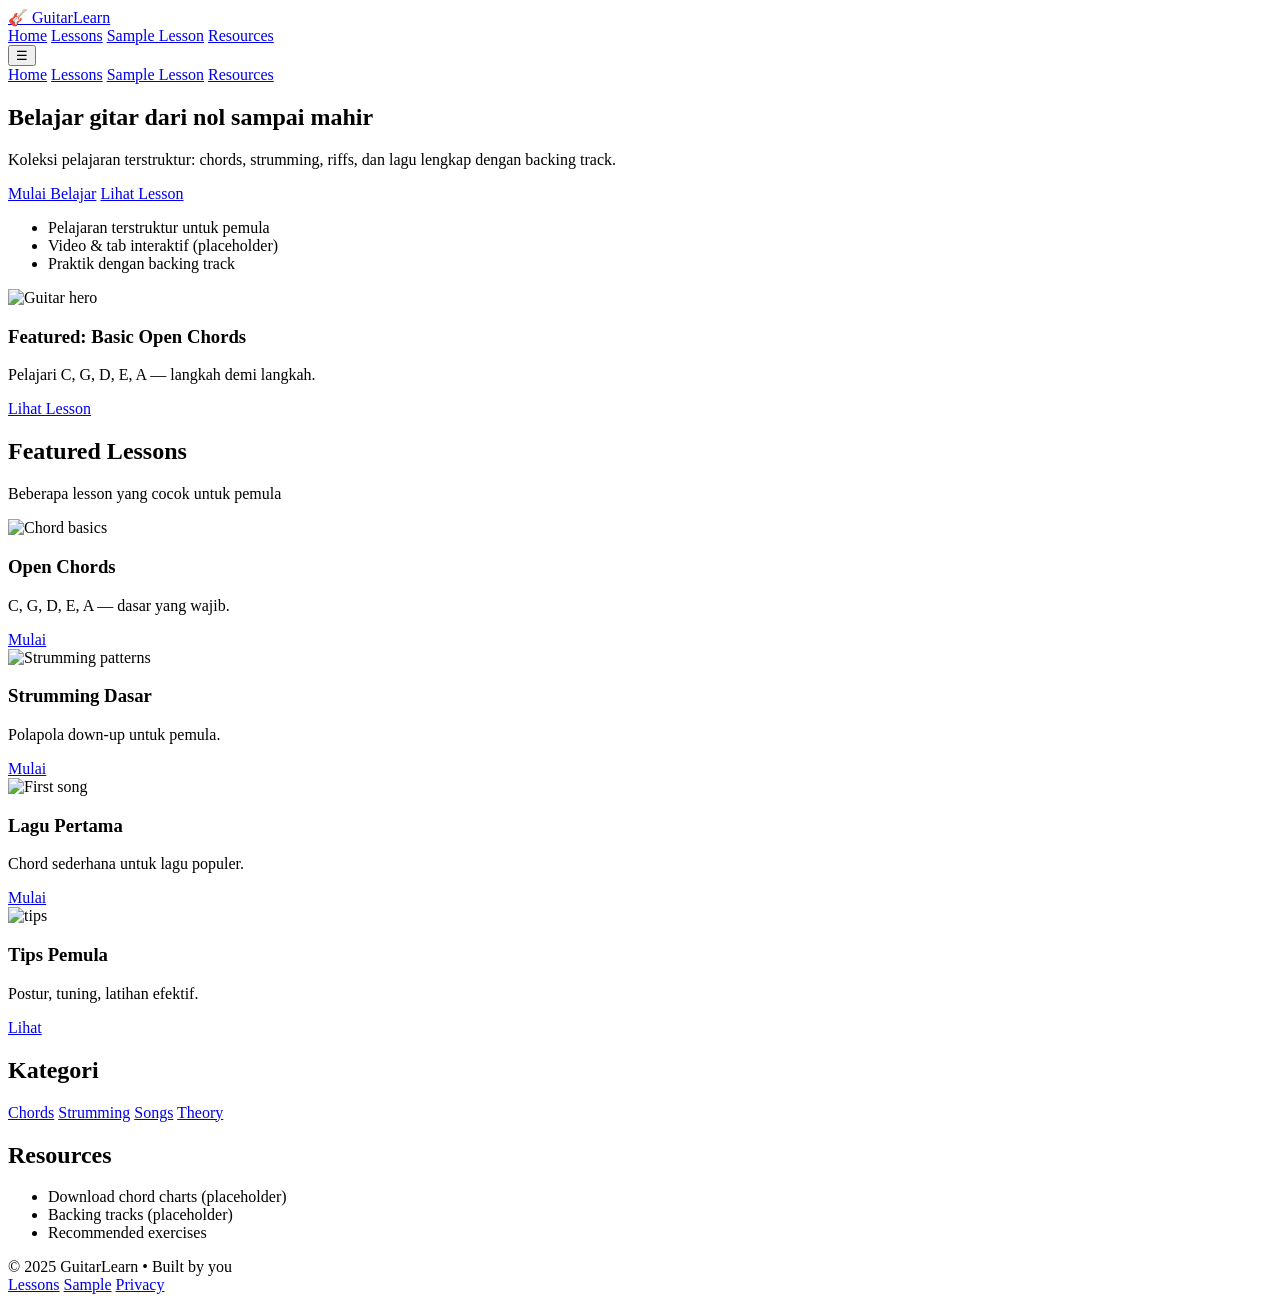
==== index.html @ 6f5c6236 "Add files via upload" ====
<!DOCTYPE html>
<html lang="id">
<head>
  <meta charset="utf-8" />
  <meta name="viewport" content="width=device-width,initial-scale=1" />
  <title>GuitarLearn — Belajar Gitar Online</title>
  <link href="https://fonts.googleapis.com/css2?family=Inter:wght@400;600;700&display=swap" rel="stylesheet">
  <link rel="stylesheet" href="styles.css">
</head>
<body>
  <header class="site-header">
    <div class="container header-inner">
      <a class="logo" href="index.html">🎸 GuitarLearn</a>
      <nav class="nav">
        <a href="index.html">Home</a>
        <a href="lessons.html">Lessons</a>
        <a href="lesson.html">Sample Lesson</a>
        <a href="#resources">Resources</a>
      </nav>
      <button id="mobile-menu-btn" class="mobile-menu-btn" aria-label="menu">☰</button>
    </div>
    <div id="mobile-nav" class="mobile-nav" aria-hidden="true">
      <a href="index.html">Home</a>
      <a href="lessons.html">Lessons</a>
      <a href="lesson.html">Sample Lesson</a>
      <a href="#resources">Resources</a>
    </div>
  </header>

  <main>
    <!-- HERO -->
    <section class="hero">
      <div class="container hero-grid">
        <div class="hero-left">
          <h1>Belajar gitar dari nol sampai mahir</h1>
          <p class="muted">Koleksi pelajaran terstruktur: chords, strumming, riffs, dan lagu lengkap dengan backing track.</p>
          <div class="hero-cta">
            <a href="lessons.html" class="btn primary">Mulai Belajar</a>
            <a href="#featured" class="btn ghost">Lihat Lesson</a>
          </div>
          <ul class="benefits">
            <li>Pelajaran terstruktur untuk pemula</li>
            <li>Video & tab interaktif (placeholder)</li>
            <li>Praktik dengan backing track</li>
          </ul>
        </div>
        <div class="hero-right">
          <div class="card hero-card">
            <img src="images/hero-placeholder.jpg" alt="Guitar hero" loading="lazy">
            <div class="card-body">
              <h3>Featured: Basic Open Chords</h3>
              <p class="muted">Pelajari C, G, D, E, A — langkah demi langkah.</p>
              <a href="lesson.html" class="btn small">Lihat Lesson</a>
            </div>
          </div>
        </div>
      </div>
    </section>

    <!-- FEATURED LESSONS -->
    <section id="featured" class="section container">
      <h2>Featured Lessons</h2>
      <p class="muted">Beberapa lesson yang cocok untuk pemula</p>
      <div class="grid cards-grid">
        <!-- cards generated in HTML for simplicity -->
        <article class="lesson-card">
          <img src="images/lesson-chords.jpg" alt="Chord basics">
          <div class="lesson-body">
            <h3>Open Chords</h3>
            <p class="muted">C, G, D, E, A — dasar yang wajib.</p>
            <a href="lesson.html" class="btn small">Mulai</a>
          </div>
        </article>

        <article class="lesson-card">
          <img src="images/lesson-strumming.jpg" alt="Strumming patterns">
          <div class="lesson-body">
            <h3>Strumming Dasar</h3>
            <p class="muted">Polapola down-up untuk pemula.</p>
            <a href="lesson.html" class="btn small">Mulai</a>
          </div>
        </article>

        <article class="lesson-card">
          <img src="images/lesson-songs.jpg" alt="First song">
          <div class="lesson-body">
            <h3>Lagu Pertama</h3>
            <p class="muted">Chord sederhana untuk lagu populer.</p>
            <a href="lesson.html" class="btn small">Mulai</a>
          </div>
        </article>

        <article class="lesson-card">
          <img src="images/lesson-tips.jpg" alt="tips">
          <div class="lesson-body">
            <h3>Tips Pemula</h3>
            <p class="muted">Postur, tuning, latihan efektif.</p>
            <a href="lessons.html" class="btn small">Lihat</a>
          </div>
        </article>
      </div>
    </section>

    <!-- CATEGORIES -->
    <section class="section pale">
      <div class="container">
        <h2>Kategori</h2>
        <div class="chips">
          <a href="lessons.html?cat=chords" class="chip">Chords</a>
          <a href="lessons.html?cat=strumming" class="chip">Strumming</a>
          <a href="lessons.html?cat=songs" class="chip">Songs</a>
          <a href="lessons.html?cat=theory" class="chip">Theory</a>
        </div>
      </div>
    </section>

    <!-- RESOURCES -->
    <section id="resources" class="section container">
      <h2>Resources</h2>
      <ul class="resource-list">
        <li>Download chord charts (placeholder)</li>
        <li>Backing tracks (placeholder)</li>
        <li>Recommended exercises</li>
      </ul>
    </section>
  </main>

  <footer class="site-footer">
    <div class="container footer-inner">
      <div>© 2025 GuitarLearn • Built by you</div>
      <nav>
        <a href="lessons.html">Lessons</a>
        <a href="lesson.html">Sample</a>
        <a href="#">Privacy</a>
      </nav>
    </div>
  </footer>

  <script src="script.js"></script>
</body>
</html>
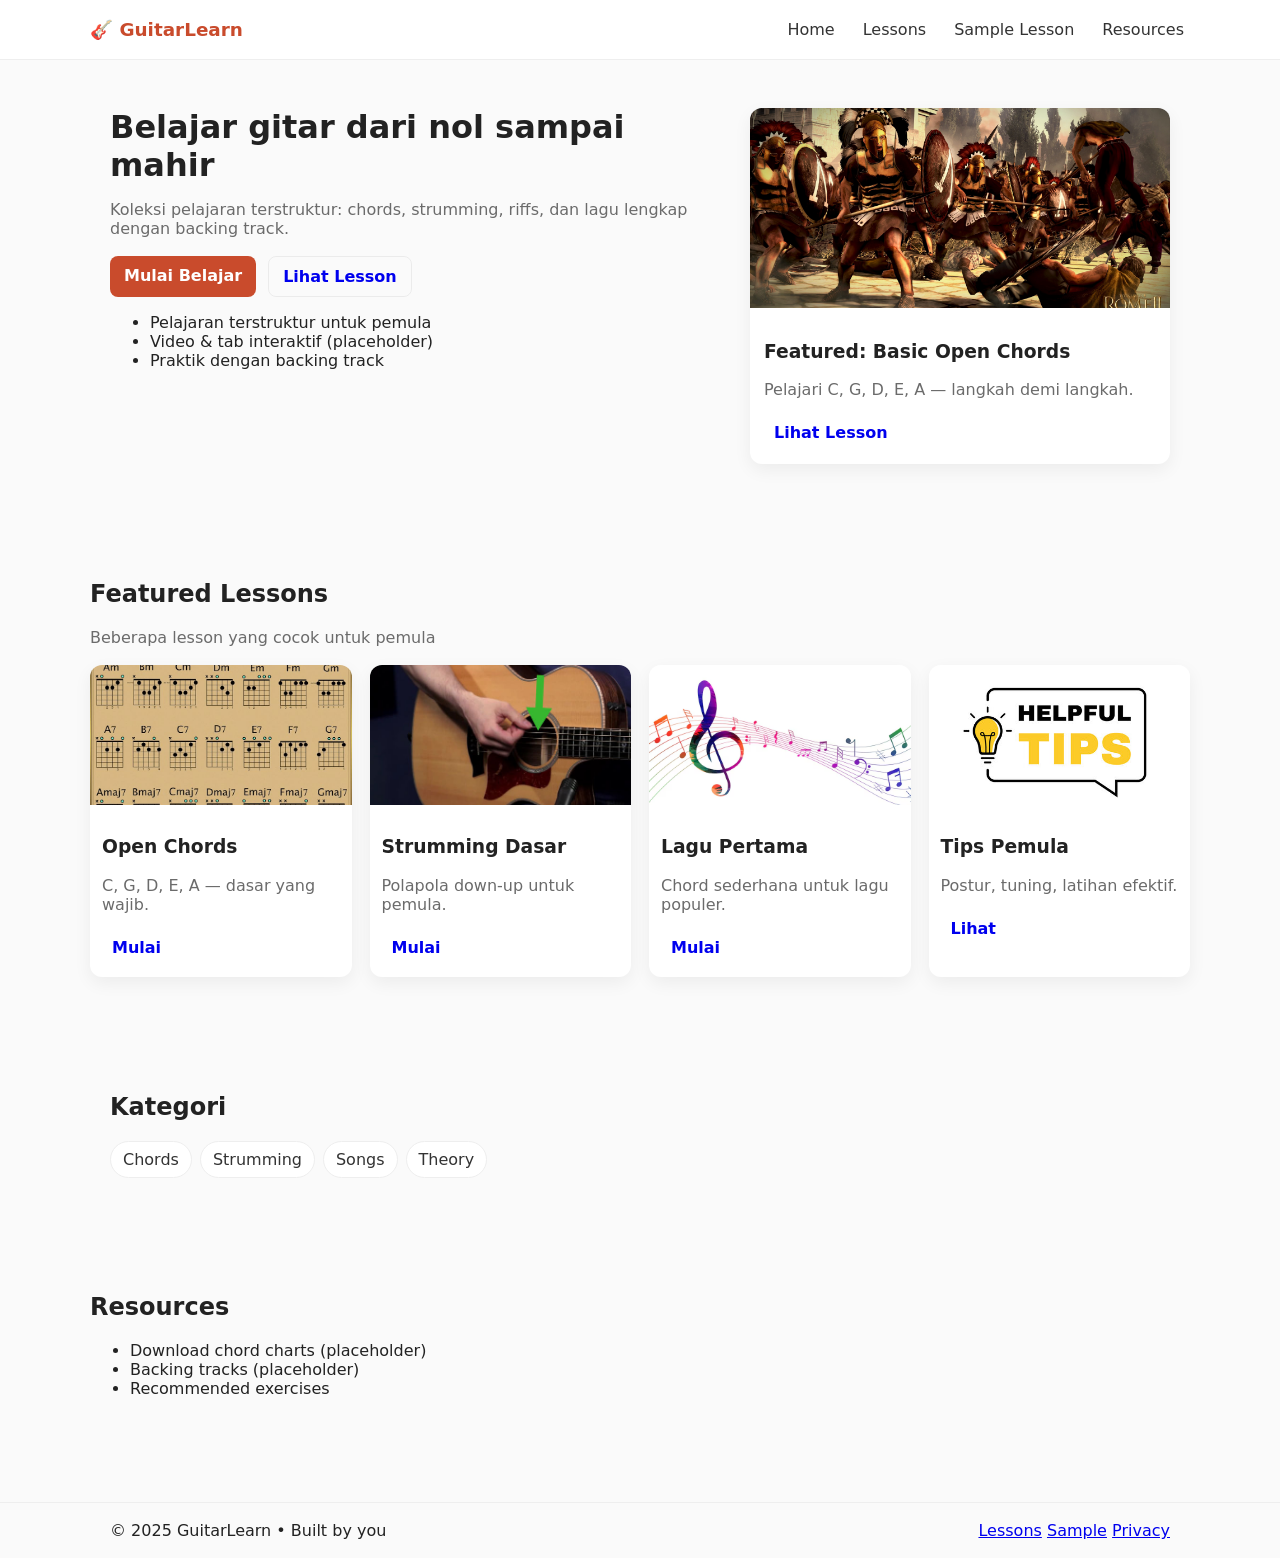
==== commit 711a3ec4: "Update index.html" ====
--- a/index.html
+++ b/index.html
@@ -46,7 +46,7 @@
         </div>
         <div class="hero-right">
           <div class="card hero-card">
-            <img src="images/hero-placeholder.jpg" alt="Guitar hero" loading="lazy">
+            <img src="images/hero.jpg" alt="Guitar hero">
             <div class="card-body">
               <h3>Featured: Basic Open Chords</h3>
               <p class="muted">Pelajari C, G, D, E, A — langkah demi langkah.</p>
@@ -64,7 +64,7 @@
       <div class="grid cards-grid">
         <!-- cards generated in HTML for simplicity -->
         <article class="lesson-card">
-          <img src="images/lesson-chords.jpg" alt="Chord basics">
+          <img src="images/chord.jpg" alt="Chord basics">
           <div class="lesson-body">
             <h3>Open Chords</h3>
             <p class="muted">C, G, D, E, A — dasar yang wajib.</p>
@@ -73,7 +73,7 @@
         </article>
 
         <article class="lesson-card">
-          <img src="images/lesson-strumming.jpg" alt="Strumming patterns">
+          <img src="images/strumming.jpg" alt="Strumming patterns">
           <div class="lesson-body">
             <h3>Strumming Dasar</h3>
             <p class="muted">Polapola down-up untuk pemula.</p>
@@ -82,7 +82,7 @@
         </article>
 
         <article class="lesson-card">
-          <img src="images/lesson-songs.jpg" alt="First song">
+          <img src="images/song.jpg" alt="First song">
           <div class="lesson-body">
             <h3>Lagu Pertama</h3>
             <p class="muted">Chord sederhana untuk lagu populer.</p>
@@ -91,7 +91,7 @@
         </article>
 
         <article class="lesson-card">
-          <img src="images/lesson-tips.jpg" alt="tips">
+          <img src="images/tips.jpg" alt="tips">
           <div class="lesson-body">
             <h3>Tips Pemula</h3>
             <p class="muted">Postur, tuning, latihan efektif.</p>
@@ -139,3 +139,4 @@
   <script src="script.js"></script>
 </body>
 </html>
+
--- a/styles.css
+++ b/styles.css
@@ -0,0 +1,91 @@
+:root{
+  --container: 1100px;
+  --accent: #c94b2c; /* warm guitar-like */
+  --muted: #6b6b6b;
+  --bg: #fafafa;
+  --card-bg: #ffffff;
+}
+
+*{box-sizing:border-box}
+body{
+  font-family: 'Inter', system-ui, Arial, sans-serif;
+  margin:0;
+  color:#222;
+  background:var(--bg);
+  -webkit-font-smoothing:antialiased;
+  -moz-osx-font-smoothing:grayscale;
+}
+
+.container{max-width:var(--container);margin:0 auto;padding:0 20px}
+.site-header{background:#fff;border-bottom:1px solid #eee;position:sticky;top:0;z-index:40}
+.header-inner{display:flex;gap:16px;align-items:center;justify-content:space-between;padding:12px 0}
+.logo{font-weight:700;color:var(--accent);text-decoration:none;font-size:1.15rem}
+.nav{display:flex;gap:16px}
+.nav a{color:#333;text-decoration:none;padding:8px 6px;border-radius:6px}
+.nav a:hover{background:rgba(201,75,44,0.06)}
+.mobile-menu-btn{display:none;background:none;border:0;font-size:22px}
+
+.mobile-nav{display:none;background:#fff;border-top:1px solid #eee;padding:6px 20px}
+.mobile-nav a{display:block;padding:10px 0;color:#333;text-decoration:none}
+
+/* HERO */
+.hero{padding:48px 0}
+.hero-grid{display:grid;grid-template-columns:1fr 420px;gap:26px;align-items:start}
+.hero-left h1{font-size:2rem;margin:0 0 12px}
+.muted{color:var(--muted)}
+.hero-cta{margin-top:18px;display:flex;gap:12px}
+.btn{display:inline-block;padding:10px 14px;border-radius:8px;text-decoration:none;font-weight:600}
+.btn.small{padding:8px 10px}
+.btn.primary{background:var(--accent);color:#fff}
+.btn.ghost{background:transparent;border:1px solid rgba(0,0,0,0.06)}
+
+/* CARD */
+.card{background:var(--card-bg);border-radius:12px;overflow:hidden;box-shadow:0 6px 18px rgba(0,0,0,0.06)}
+.hero-card img{width:100%;display:block;height:200px;object-fit:cover}
+.card-body{padding:14px}
+
+/* LESSON CARDS */
+.cards-grid{display:grid;grid-template-columns:repeat(auto-fit,minmax(220px,1fr));gap:18px;margin-top:18px}
+.lesson-card, .lesson-card article{display:block;background:#fff;border-radius:12px;overflow:hidden;text-decoration:none;color:inherit;box-shadow:0 6px 18px rgba(0,0,0,0.06);transition:transform .22s ease,box-shadow .22s}
+.lesson-card img{width:100%;height:140px;object-fit:cover;display:block}
+.lesson-body{padding:12px}
+.lesson-card:hover{transform:translateY(-8px);box-shadow:0 18px 40px rgba(0,0,0,0.12)}
+.chips{display:flex;gap:8px;flex-wrap:wrap;margin-top:12px}
+.chip{padding:8px 12px;background:#fff;border-radius:999px;border:1px solid #eee;text-decoration:none;color:#333}
+
+/* LESSON PAGE */
+.section{padding:48px 0}
+.back{display:inline-block;margin-bottom:12px;color:var(--muted);text-decoration:none}
+.lesson-top{display:grid;grid-template-columns:1fr 320px;gap:18px;align-items:start}
+.video-area .video-placeholder{background:#111;color:#fff;height:240px;display:flex;flex-direction:column;align-items:center;justify-content:center;border-radius:10px}
+.video-placeholder .play-icon{font-size:36px;margin-bottom:8px}
+.lesson-meta .card{padding:0}
+.lesson-meta .card-body{padding:16px}
+
+/* chords grid */
+.chords-grid{display:flex;gap:12px;flex-wrap:wrap;margin-top:12px}
+.chords-grid img{width:120px;height:160px;object-fit:contain;background:#fff;border-radius:8px;padding:8px;border:1px solid #eee}
+
+/* footer */
+.site-footer{border-top:1px solid #eee;padding:18px 0;background:transparent;margin-top:40px}
+.footer-inner{display:flex;justify-content:space-between;gap:12px;align-items:center}
+
+/* responsive */
+@media(max-width:960px){
+  .hero-grid{grid-template-columns:1fr}
+  .lesson-top{grid-template-columns:1fr}
+  .nav{display:none}
+  .mobile-menu-btn{display:block}
+  .mobile-nav{display:none}
+  .container{padding:0 12px}
+
+.hero {
+  background: url("images/bg-guitar.jpg") center/cover no-repeat;
+  color: white;
+  padding: 80px 20px;
+  border-radius: 12px;
+}
+
+}
+
+
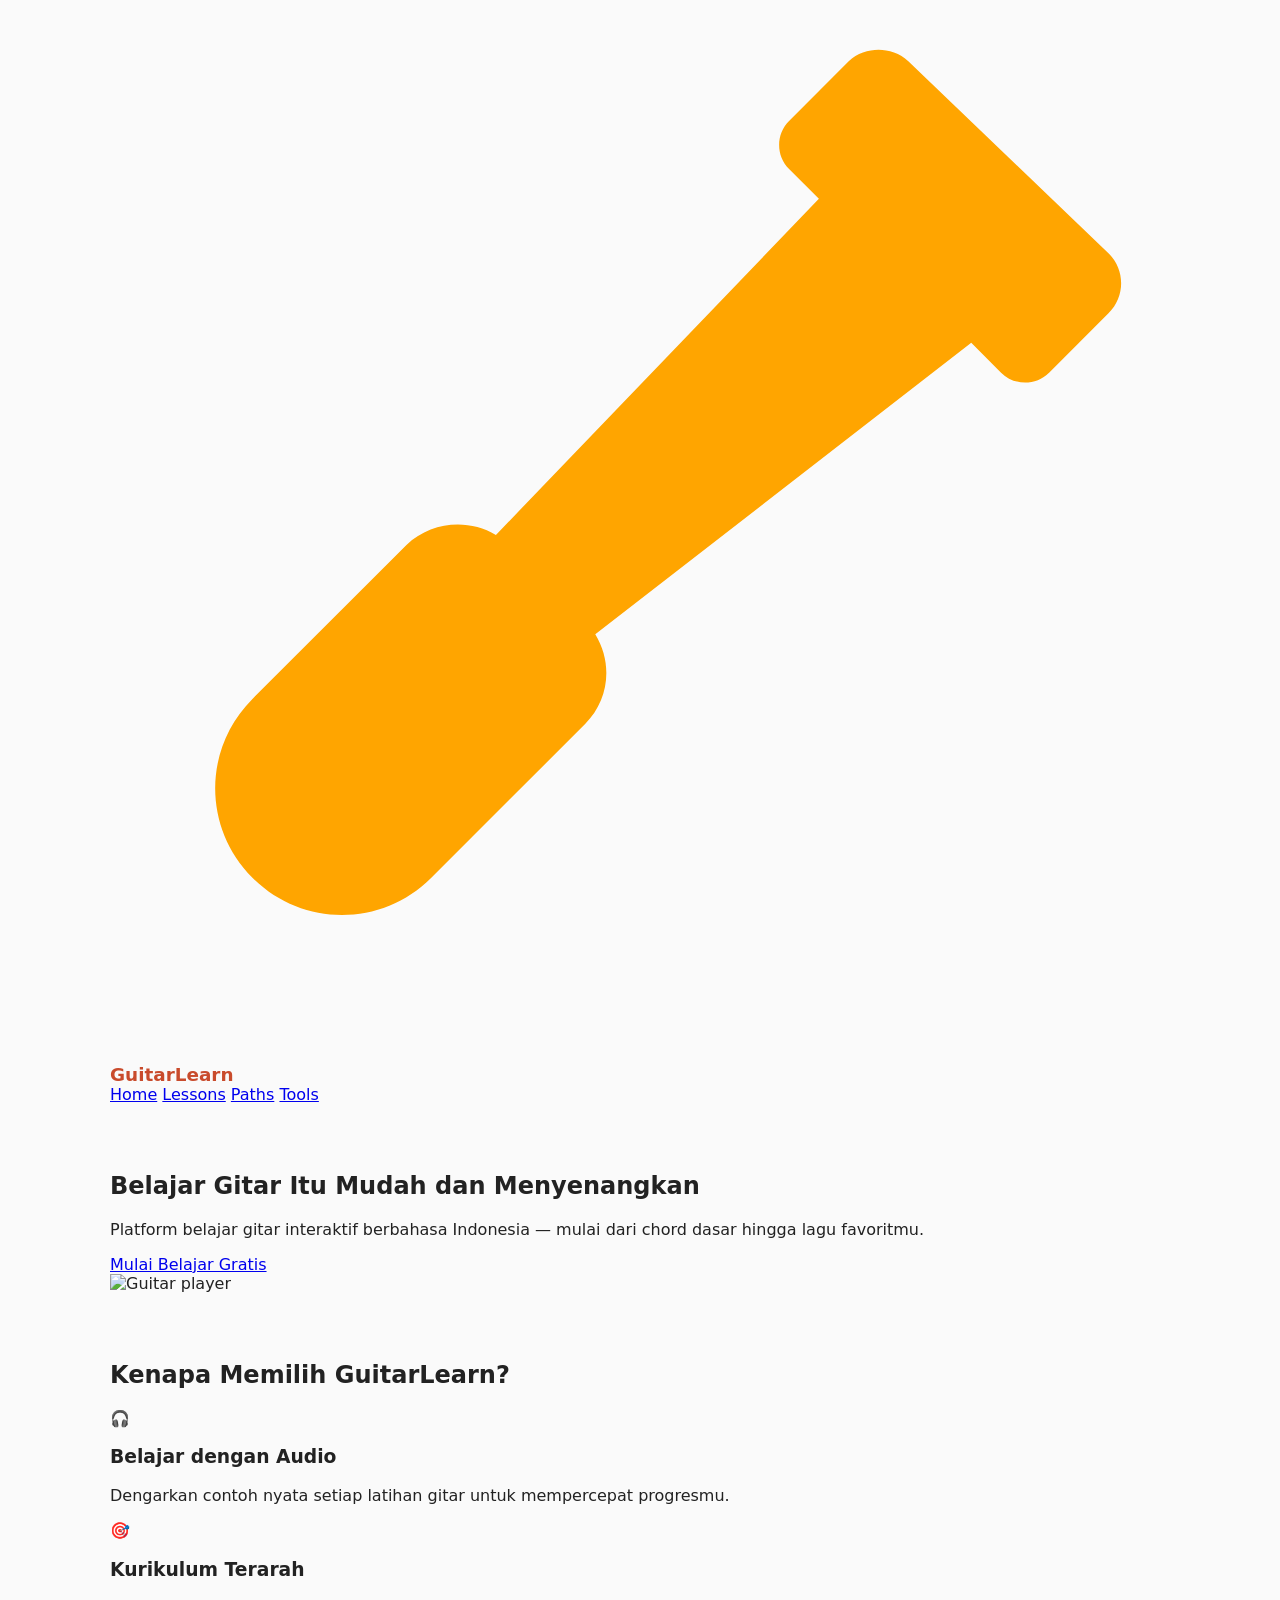
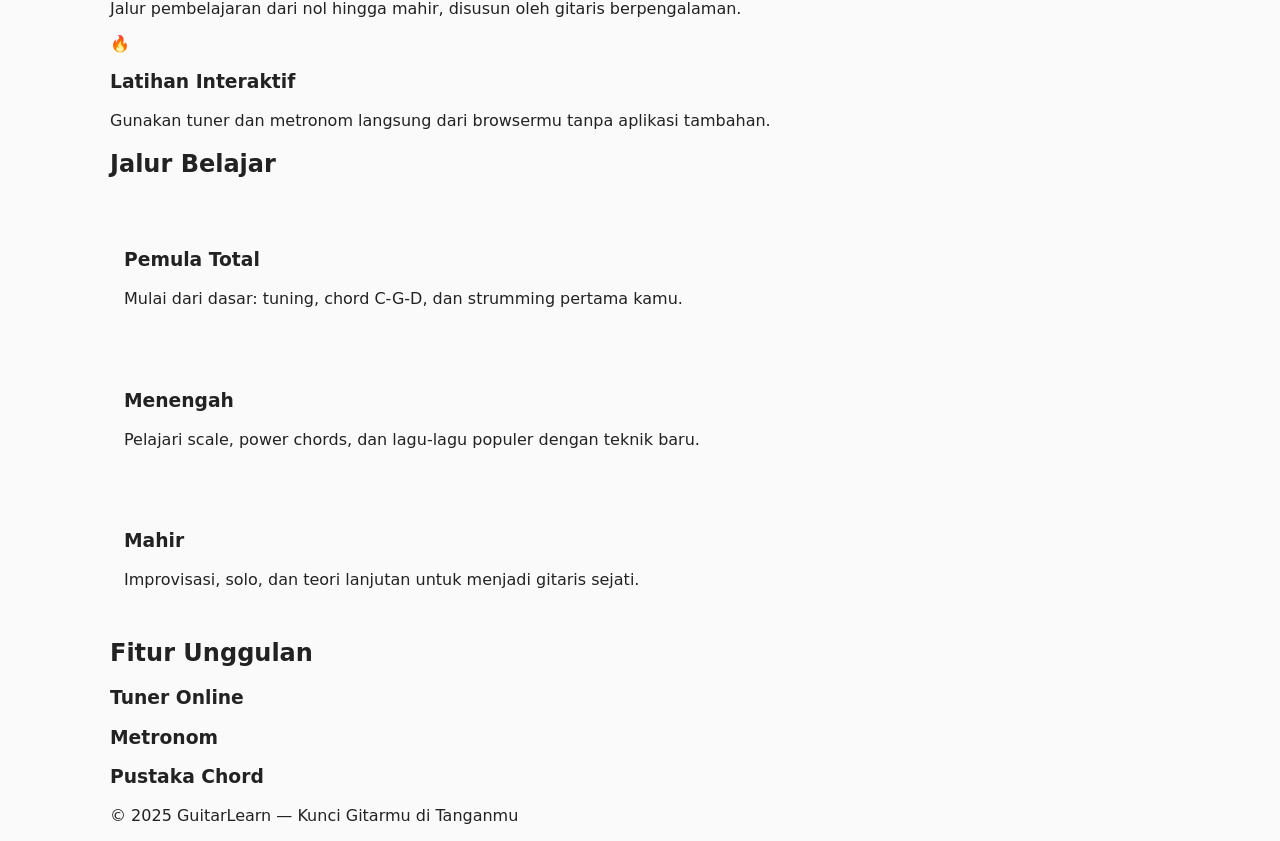
==== commit 75238d96: "Update index.html" ====
--- a/index.html
+++ b/index.html
@@ -1,142 +1,116 @@
 <!DOCTYPE html>
 <html lang="id">
 <head>
-  <meta charset="utf-8" />
-  <meta name="viewport" content="width=device-width,initial-scale=1" />
-  <title>GuitarLearn — Belajar Gitar Online</title>
-  <link href="https://fonts.googleapis.com/css2?family=Inter:wght@400;600;700&display=swap" rel="stylesheet">
+  <meta charset="UTF-8">
+  <meta name="viewport" content="width=device-width, initial-scale=1.0">
+  <title>GuitarLearn - Kunci Gitarmu di Tanganmu</title>
+  <link href="https://fonts.googleapis.com/css2?family=Poppins:wght@400;600;700&family=Lato:wght@300;400;700&display=swap" rel="stylesheet">
   <link rel="stylesheet" href="styles.css">
 </head>
 <body>
-  <header class="site-header">
-    <div class="container header-inner">
-      <a class="logo" href="index.html">🎸 GuitarLearn</a>
-      <nav class="nav">
-        <a href="index.html">Home</a>
-        <a href="lessons.html">Lessons</a>
-        <a href="lesson.html">Sample Lesson</a>
-        <a href="#resources">Resources</a>
+  <!-- ===== HEADER ===== -->
+  <header class="navbar">
+    <div class="container nav-inner">
+      <div class="logo">
+        <svg class="guitar-icon" xmlns="http://www.w3.org/2000/svg" viewBox="0 0 64 64">
+          <path fill="#FFA500" d="M48.2 3.7c-.5-.5-1.2-.7-1.8-.7s-1.3.2-1.8.7l-3.6 3.6c-.8.8-.8 2.1 0 2.9l1.8 1.8L23.3 32.3c-1.7-1-3.9-.8-5.4.6l-9.3 9.3c-3 3-3 7.8 0 10.8s7.8 3 10.8 0l9.3-9.3c1.4-1.4 1.7-3.6.6-5.4L52 20.7l1.8 1.8c.8.8 2.1.8 2.9 0l3.6-3.6c1-1 1-2.6 0-3.6L48.2 3.7z"/>
+        </svg>
+        <span>GuitarLearn</span>
+      </div>
+      <nav class="nav-links">
+        <a href="#">Home</a>
+        <a href="#">Lessons</a>
+        <a href="#">Paths</a>
+        <a href="#">Tools</a>
       </nav>
-      <button id="mobile-menu-btn" class="mobile-menu-btn" aria-label="menu">☰</button>
-    </div>
-    <div id="mobile-nav" class="mobile-nav" aria-hidden="true">
-      <a href="index.html">Home</a>
-      <a href="lessons.html">Lessons</a>
-      <a href="lesson.html">Sample Lesson</a>
-      <a href="#resources">Resources</a>
     </div>
   </header>
 
-  <main>
-    <!-- HERO -->
-    <section class="hero">
-      <div class="container hero-grid">
-        <div class="hero-left">
-          <h1>Belajar gitar dari nol sampai mahir</h1>
-          <p class="muted">Koleksi pelajaran terstruktur: chords, strumming, riffs, dan lagu lengkap dengan backing track.</p>
-          <div class="hero-cta">
-            <a href="lessons.html" class="btn primary">Mulai Belajar</a>
-            <a href="#featured" class="btn ghost">Lihat Lesson</a>
+  <!-- ===== HERO SECTION ===== -->
+  <section class="hero">
+    <div class="container hero-content">
+      <div class="hero-text">
+        <h1>Belajar Gitar Itu Mudah dan Menyenangkan</h1>
+        <p>Platform belajar gitar interaktif berbahasa Indonesia — mulai dari chord dasar hingga lagu favoritmu.</p>
+        <a href="#" class="btn-primary">Mulai Belajar Gratis</a>
+      </div>
+      <div class="hero-image">
+        <img src="https://images.unsplash.com/photo-1511379938547-c1f69419868d?auto=format&fit=crop&w=900&q=80" alt="Guitar player">
+      </div>
+    </div>
+  </section>
+
+  <!-- ===== KEUNGGULAN ===== -->
+  <section class="features">
+    <div class="container">
+      <h2>Kenapa Memilih GuitarLearn?</h2>
+      <div class="grid-3">
+        <div class="feature-card">
+          <span class="icon">🎧</span>
+          <h3>Belajar dengan Audio</h3>
+          <p>Dengarkan contoh nyata setiap latihan gitar untuk mempercepat progresmu.</p>
+        </div>
+        <div class="feature-card">
+          <span class="icon">🎯</span>
+          <h3>Kurikulum Terarah</h3>
+          <p>Jalur pembelajaran dari nol hingga mahir, disusun oleh gitaris berpengalaman.</p>
+        </div>
+        <div class="feature-card">
+          <span class="icon">🔥</span>
+          <h3>Latihan Interaktif</h3>
+          <p>Gunakan tuner dan metronom langsung dari browsermu tanpa aplikasi tambahan.</p>
+        </div>
+      </div>
+    </div>
+  </section>
+
+  <!-- ===== JALUR BELAJAR ===== -->
+  <section class="learning-paths">
+    <div class="container">
+      <h2>Jalur Belajar</h2>
+      <div class="grid-3">
+        <div class="path-card">
+          <img src="https://images.unsplash.com/photo-1582213782179-e0d53f98f2ca?auto=format&fit=crop&w=900&q=80" alt="">
+          <div class="card-body">
+            <h3>Pemula Total</h3>
+            <p>Mulai dari dasar: tuning, chord C-G-D, dan strumming pertama kamu.</p>
           </div>
-          <ul class="benefits">
-            <li>Pelajaran terstruktur untuk pemula</li>
-            <li>Video & tab interaktif (placeholder)</li>
-            <li>Praktik dengan backing track</li>
-          </ul>
         </div>
-        <div class="hero-right">
-          <div class="card hero-card">
-            <img src="images/hero.jpg" alt="Guitar hero">
-            <div class="card-body">
-              <h3>Featured: Basic Open Chords</h3>
-              <p class="muted">Pelajari C, G, D, E, A — langkah demi langkah.</p>
-              <a href="lesson.html" class="btn small">Lihat Lesson</a>
-            </div>
+        <div class="path-card">
+          <img src="https://images.unsplash.com/photo-1507878866276-a947ef722fee?auto=format&fit=crop&w=900&q=80" alt="">
+          <div class="card-body">
+            <h3>Menengah</h3>
+            <p>Pelajari scale, power chords, dan lagu-lagu populer dengan teknik baru.</p>
+          </div>
+        </div>
+        <div class="path-card">
+          <img src="https://images.unsplash.com/photo-1521334884684-d80222895322?auto=format&fit=crop&w=900&q=80" alt="">
+          <div class="card-body">
+            <h3>Mahir</h3>
+            <p>Improvisasi, solo, dan teori lanjutan untuk menjadi gitaris sejati.</p>
           </div>
         </div>
       </div>
-    </section>
+    </div>
+  </section>
 
-    <!-- FEATURED LESSONS -->
-    <section id="featured" class="section container">
-      <h2>Featured Lessons</h2>
-      <p class="muted">Beberapa lesson yang cocok untuk pemula</p>
-      <div class="grid cards-grid">
-        <!-- cards generated in HTML for simplicity -->
-        <article class="lesson-card">
-          <img src="images/chord.jpg" alt="Chord basics">
-          <div class="lesson-body">
-            <h3>Open Chords</h3>
-            <p class="muted">C, G, D, E, A — dasar yang wajib.</p>
-            <a href="lesson.html" class="btn small">Mulai</a>
-          </div>
-        </article>
+  <!-- ===== FITUR UNGGULAN ===== -->
+  <section class="tools">
+    <div class="container">
+      <h2>Fitur Unggulan</h2>
+      <div class="grid-3">
+        <div class="tool-card"><h3>Tuner Online</h3></div>
+        <div class="tool-card"><h3>Metronom</h3></div>
+        <div class="tool-card"><h3>Pustaka Chord</h3></div>
+      </div>
+    </div>
+  </section>
 
-        <article class="lesson-card">
-          <img src="images/strumming.jpg" alt="Strumming patterns">
-          <div class="lesson-body">
-            <h3>Strumming Dasar</h3>
-            <p class="muted">Polapola down-up untuk pemula.</p>
-            <a href="lesson.html" class="btn small">Mulai</a>
-          </div>
-        </article>
-
-        <article class="lesson-card">
-          <img src="images/song.jpg" alt="First song">
-          <div class="lesson-body">
-            <h3>Lagu Pertama</h3>
-            <p class="muted">Chord sederhana untuk lagu populer.</p>
-            <a href="lesson.html" class="btn small">Mulai</a>
-          </div>
-        </article>
-
-        <article class="lesson-card">
-          <img src="images/tips.jpg" alt="tips">
-          <div class="lesson-body">
-            <h3>Tips Pemula</h3>
-            <p class="muted">Postur, tuning, latihan efektif.</p>
-            <a href="lessons.html" class="btn small">Lihat</a>
-          </div>
-        </article>
-      </div>
-    </section>
-
-    <!-- CATEGORIES -->
-    <section class="section pale">
-      <div class="container">
-        <h2>Kategori</h2>
-        <div class="chips">
-          <a href="lessons.html?cat=chords" class="chip">Chords</a>
-          <a href="lessons.html?cat=strumming" class="chip">Strumming</a>
-          <a href="lessons.html?cat=songs" class="chip">Songs</a>
-          <a href="lessons.html?cat=theory" class="chip">Theory</a>
-        </div>
-      </div>
-    </section>
-
-    <!-- RESOURCES -->
-    <section id="resources" class="section container">
-      <h2>Resources</h2>
-      <ul class="resource-list">
-        <li>Download chord charts (placeholder)</li>
-        <li>Backing tracks (placeholder)</li>
-        <li>Recommended exercises</li>
-      </ul>
-    </section>
-  </main>
-
-  <footer class="site-footer">
-    <div class="container footer-inner">
-      <div>© 2025 GuitarLearn • Built by you</div>
-      <nav>
-        <a href="lessons.html">Lessons</a>
-        <a href="lesson.html">Sample</a>
-        <a href="#">Privacy</a>
-      </nav>
+  <!-- ===== FOOTER ===== -->
+  <footer class="footer">
+    <div class="container">
+      <p>© 2025 GuitarLearn — Kunci Gitarmu di Tanganmu</p>
     </div>
   </footer>
-
-  <script src="script.js"></script>
 </body>
 </html>
-
--- a/styles.css
+++ b/styles.css
@@ -78,14 +78,7 @@
   .mobile-menu-btn{display:block}
   .mobile-nav{display:none}
   .container{padding:0 12px}
-
-.hero {
-  background: url("images/bg-guitar.jpg") center/cover no-repeat;
-  color: white;
-  padding: 80px 20px;
-  border-radius: 12px;
-}
-
 }
 
 
+
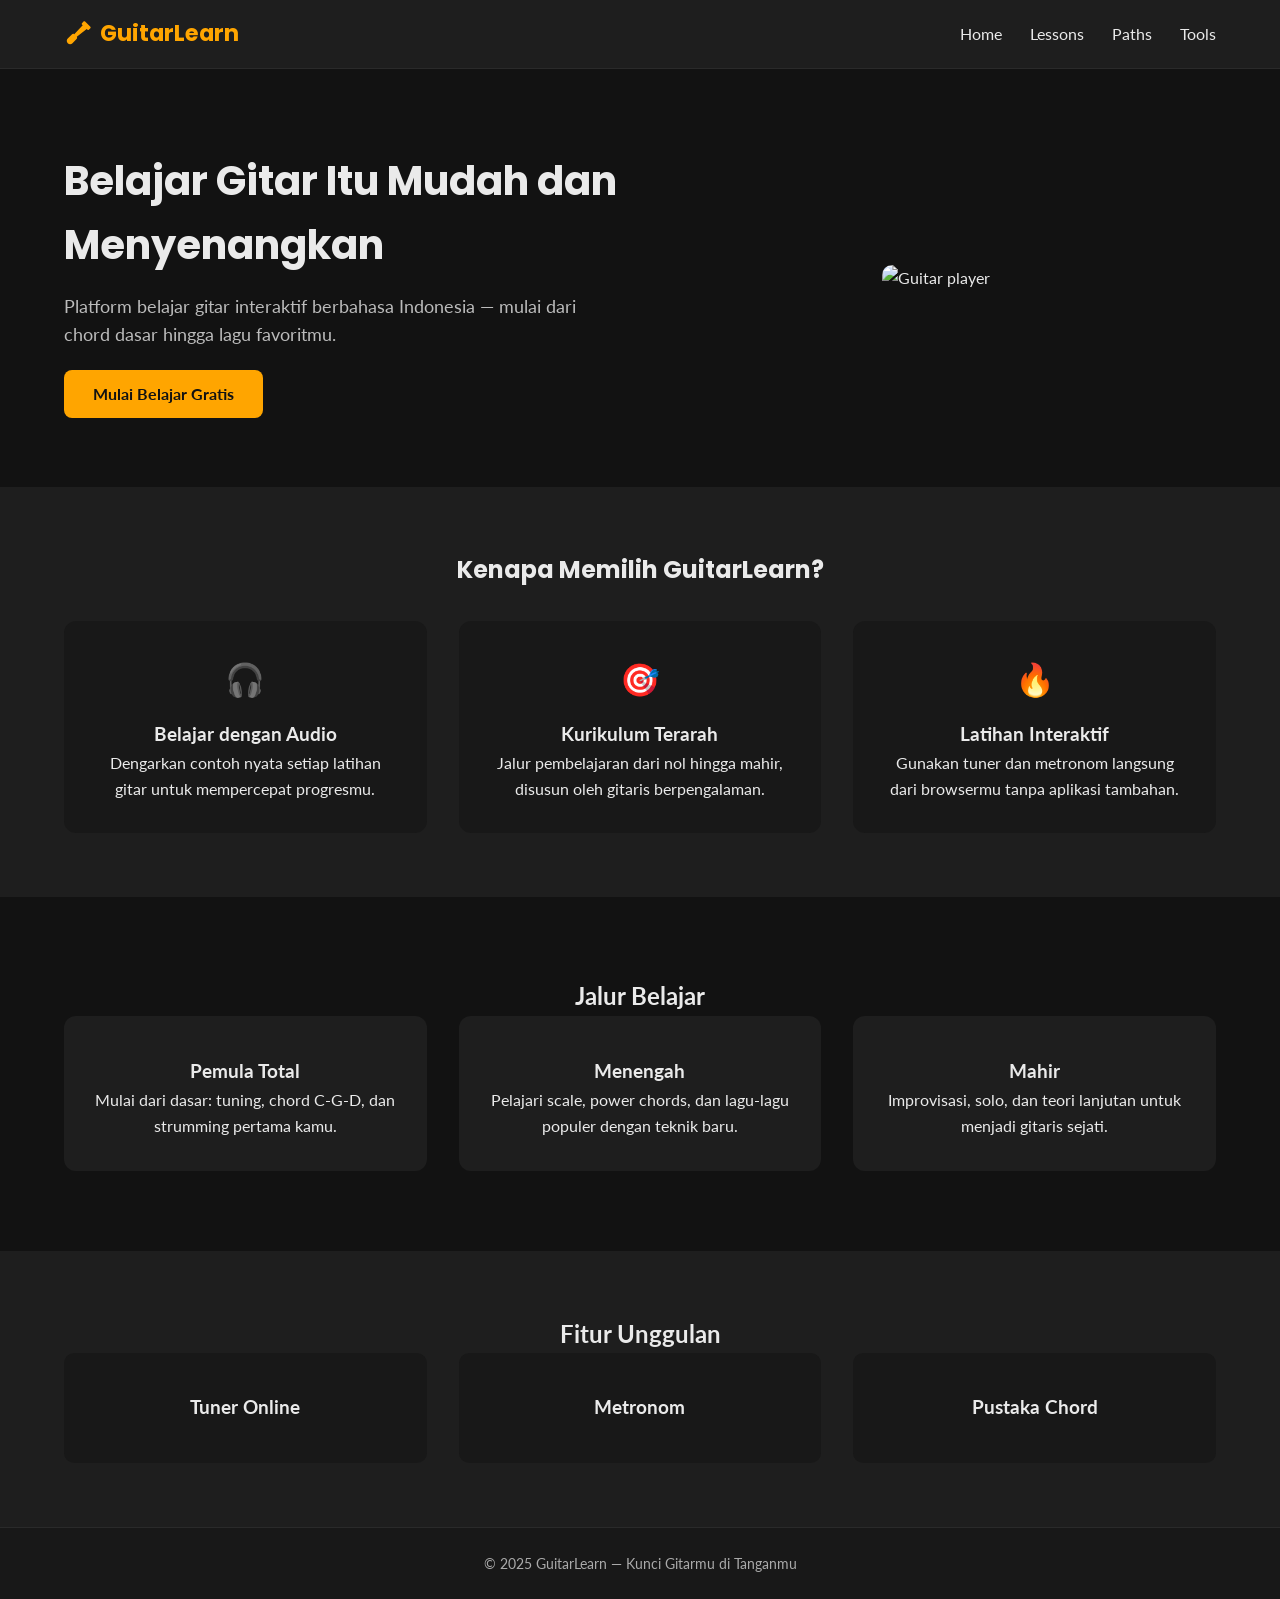
==== commit fadfa5eb: "Update index.html" ====
--- a/index.html
+++ b/index.html
@@ -19,7 +19,7 @@
       </div>
       <nav class="nav-links">
         <a href="#">Home</a>
-        <a href="#">Lessons</a>
+        <a href="lessons.html">Lessons</a>
         <a href="#">Paths</a>
         <a href="#">Tools</a>
       </nav>
@@ -114,3 +114,4 @@
   </footer>
 </body>
 </html>
+
--- a/styles.css
+++ b/styles.css
@@ -1,84 +1,233 @@
-:root{
-  --container: 1100px;
-  --accent: #c94b2c; /* warm guitar-like */
-  --muted: #6b6b6b;
-  --bg: #fafafa;
-  --card-bg: #ffffff;
-}
-
-*{box-sizing:border-box}
-body{
-  font-family: 'Inter', system-ui, Arial, sans-serif;
-  margin:0;
-  color:#222;
-  background:var(--bg);
-  -webkit-font-smoothing:antialiased;
-  -moz-osx-font-smoothing:grayscale;
-}
-
-.container{max-width:var(--container);margin:0 auto;padding:0 20px}
-.site-header{background:#fff;border-bottom:1px solid #eee;position:sticky;top:0;z-index:40}
-.header-inner{display:flex;gap:16px;align-items:center;justify-content:space-between;padding:12px 0}
-.logo{font-weight:700;color:var(--accent);text-decoration:none;font-size:1.15rem}
-.nav{display:flex;gap:16px}
-.nav a{color:#333;text-decoration:none;padding:8px 6px;border-radius:6px}
-.nav a:hover{background:rgba(201,75,44,0.06)}
-.mobile-menu-btn{display:none;background:none;border:0;font-size:22px}
-
-.mobile-nav{display:none;background:#fff;border-top:1px solid #eee;padding:6px 20px}
-.mobile-nav a{display:block;padding:10px 0;color:#333;text-decoration:none}
-
-/* HERO */
-.hero{padding:48px 0}
-.hero-grid{display:grid;grid-template-columns:1fr 420px;gap:26px;align-items:start}
-.hero-left h1{font-size:2rem;margin:0 0 12px}
-.muted{color:var(--muted)}
-.hero-cta{margin-top:18px;display:flex;gap:12px}
-.btn{display:inline-block;padding:10px 14px;border-radius:8px;text-decoration:none;font-weight:600}
-.btn.small{padding:8px 10px}
-.btn.primary{background:var(--accent);color:#fff}
-.btn.ghost{background:transparent;border:1px solid rgba(0,0,0,0.06)}
-
-/* CARD */
-.card{background:var(--card-bg);border-radius:12px;overflow:hidden;box-shadow:0 6px 18px rgba(0,0,0,0.06)}
-.hero-card img{width:100%;display:block;height:200px;object-fit:cover}
-.card-body{padding:14px}
-
-/* LESSON CARDS */
-.cards-grid{display:grid;grid-template-columns:repeat(auto-fit,minmax(220px,1fr));gap:18px;margin-top:18px}
-.lesson-card, .lesson-card article{display:block;background:#fff;border-radius:12px;overflow:hidden;text-decoration:none;color:inherit;box-shadow:0 6px 18px rgba(0,0,0,0.06);transition:transform .22s ease,box-shadow .22s}
-.lesson-card img{width:100%;height:140px;object-fit:cover;display:block}
-.lesson-body{padding:12px}
-.lesson-card:hover{transform:translateY(-8px);box-shadow:0 18px 40px rgba(0,0,0,0.12)}
-.chips{display:flex;gap:8px;flex-wrap:wrap;margin-top:12px}
-.chip{padding:8px 12px;background:#fff;border-radius:999px;border:1px solid #eee;text-decoration:none;color:#333}
-
-/* LESSON PAGE */
-.section{padding:48px 0}
-.back{display:inline-block;margin-bottom:12px;color:var(--muted);text-decoration:none}
-.lesson-top{display:grid;grid-template-columns:1fr 320px;gap:18px;align-items:start}
-.video-area .video-placeholder{background:#111;color:#fff;height:240px;display:flex;flex-direction:column;align-items:center;justify-content:center;border-radius:10px}
-.video-placeholder .play-icon{font-size:36px;margin-bottom:8px}
-.lesson-meta .card{padding:0}
-.lesson-meta .card-body{padding:16px}
-
-/* chords grid */
-.chords-grid{display:flex;gap:12px;flex-wrap:wrap;margin-top:12px}
-.chords-grid img{width:120px;height:160px;object-fit:contain;background:#fff;border-radius:8px;padding:8px;border:1px solid #eee}
-
-/* footer */
-.site-footer{border-top:1px solid #eee;padding:18px 0;background:transparent;margin-top:40px}
-.footer-inner{display:flex;justify-content:space-between;gap:12px;align-items:center}
-
-/* responsive */
-@media(max-width:960px){
-  .hero-grid{grid-template-columns:1fr}
-  .lesson-top{grid-template-columns:1fr}
-  .nav{display:none}
-  .mobile-menu-btn{display:block}
-  .mobile-nav{display:none}
-  .container{padding:0 12px}
-}
-
-
-
+/* ========== ROOT VARIABLES ========== */
+:root {
+  --bg: #121212;
+  --surface: #1E1E1E;
+  --text: #EAEAEA;
+  --accent: #FFA500;
+  --font-heading: "Poppins", sans-serif;
+  --font-body: "Lato", sans-serif;
+  --transition: all 0.3s ease;
+}
+
+/* ========== RESET & GLOBAL ========== */
+* {
+  margin: 0;
+  padding: 0;
+  box-sizing: border-box;
+}
+
+body {
+  background-color: var(--bg);
+  color: var(--text);
+  font-family: var(--font-body);
+  line-height: 1.6;
+}
+
+img {
+  max-width: 100%;
+  border-radius: 10px;
+}
+
+.container {
+  width: 90%;
+  max-width: 1200px;
+  margin: auto;
+}
+
+/* ========== NAVBAR ========== */
+.navbar {
+  background-color: var(--surface);
+  padding: 1rem 0;
+  border-bottom: 1px solid #2a2a2a;
+}
+
+.nav-inner {
+  display: flex;
+  justify-content: space-between;
+  align-items: center;
+}
+
+.logo {
+  display: flex;
+  align-items: center;
+  gap: 0.5rem;
+  font-family: var(--font-heading);
+  font-weight: 700;
+  font-size: 1.4rem;
+  color: var(--accent);
+}
+
+.guitar-icon {
+  width: 28px;
+  height: 28px;
+  animation: wave 2.5s ease-in-out infinite;
+  transform-origin: center;
+}
+
+@keyframes wave {
+  0%, 100% { transform: translateY(0); }
+  50% { transform: translateY(-5px); }
+}
+
+.nav-links a {
+  color: var(--text);
+  text-decoration: none;
+  margin-left: 1.5rem;
+  transition: var(--transition);
+}
+
+.nav-links a:hover {
+  color: var(--accent);
+}
+
+/* ========== HERO SECTION ========== */
+.hero {
+  padding: 5rem 0;
+  display: flex;
+  justify-content: center;
+  align-items: center;
+}
+
+.hero-content {
+  display: flex;
+  flex-wrap: wrap;
+  align-items: center;
+  gap: 2rem;
+}
+
+.hero-text {
+  flex: 1;
+}
+
+.hero-text h1 {
+  font-family: var(--font-heading);
+  font-size: 2.5rem;
+  margin-bottom: 1rem;
+}
+
+.hero-text p {
+  font-size: 1.1rem;
+  color: #bbb;
+  margin-bottom: 2rem;
+}
+
+.btn-primary {
+  background-color: var(--accent);
+  color: var(--bg);
+  padding: 0.9rem 1.8rem;
+  border-radius: 8px;
+  font-weight: 700;
+  text-decoration: none;
+  transition: var(--transition);
+}
+
+.btn-primary:hover {
+  background-color: #ffb733;
+  box-shadow: 0 0 12px var(--accent);
+}
+
+.hero-image {
+  flex: 1;
+  text-align: center;
+}
+
+/* ========== FEATURES ========== */
+.features {
+  background-color: var(--surface);
+  padding: 4rem 0;
+  text-align: center;
+}
+
+.features h2 {
+  font-family: var(--font-heading);
+  margin-bottom: 2rem;
+}
+
+.grid-3 {
+  display: grid;
+  grid-template-columns: repeat(auto-fit, minmax(250px, 1fr));
+  gap: 2rem;
+}
+
+.feature-card {
+  background: #181818;
+  padding: 2rem;
+  border-radius: 12px;
+  transition: var(--transition);
+}
+
+.feature-card:hover {
+  transform: translateY(-5px);
+  box-shadow: 0 0 12px rgba(255, 165, 0, 0.2);
+}
+
+.feature-card .icon {
+  font-size: 2rem;
+  display: block;
+  margin-bottom: 1rem;
+  color: var(--accent);
+}
+
+/* ========== LEARNING PATHS ========== */
+.learning-paths {
+  padding: 5rem 0;
+  text-align: center;
+}
+
+.path-card {
+  background-color: var(--surface);
+  border-radius: 12px;
+  overflow: hidden;
+  transition: var(--transition);
+}
+
+.path-card:hover {
+  transform: scale(1.02);
+  box-shadow: 0 0 15px rgba(255, 165, 0, 0.2);
+}
+
+.card-body {
+  padding: 1rem 1.5rem 2rem;
+}
+
+/* ========== TOOLS SECTION ========== */
+.tools {
+  background-color: var(--surface);
+  padding: 4rem 0;
+  text-align: center;
+}
+
+.tool-card {
+  background-color: #181818;
+  padding: 2.5rem 1.5rem;
+  border-radius: 10px;
+  transition: var(--transition);
+  font-weight: 600;
+}
+
+.tool-card:hover {
+  box-shadow: 0 0 20px rgba(255, 165, 0, 0.25);
+  transform: translateY(-5px);
+}
+
+/* ========== FOOTER ========== */
+.footer {
+  background-color: #181818;
+  padding: 1.5rem 0;
+  text-align: center;
+  color: #aaa;
+  font-size: 0.9rem;
+  border-top: 1px solid #2a2a2a;
+}
+
+/* ========== RESPONSIVE ========== */
+@media (max-width: 768px) {
+  .hero-content {
+    flex-direction: column;
+    text-align: center;
+  }
+
+  .nav-links {
+    display: none;
+  }
+}
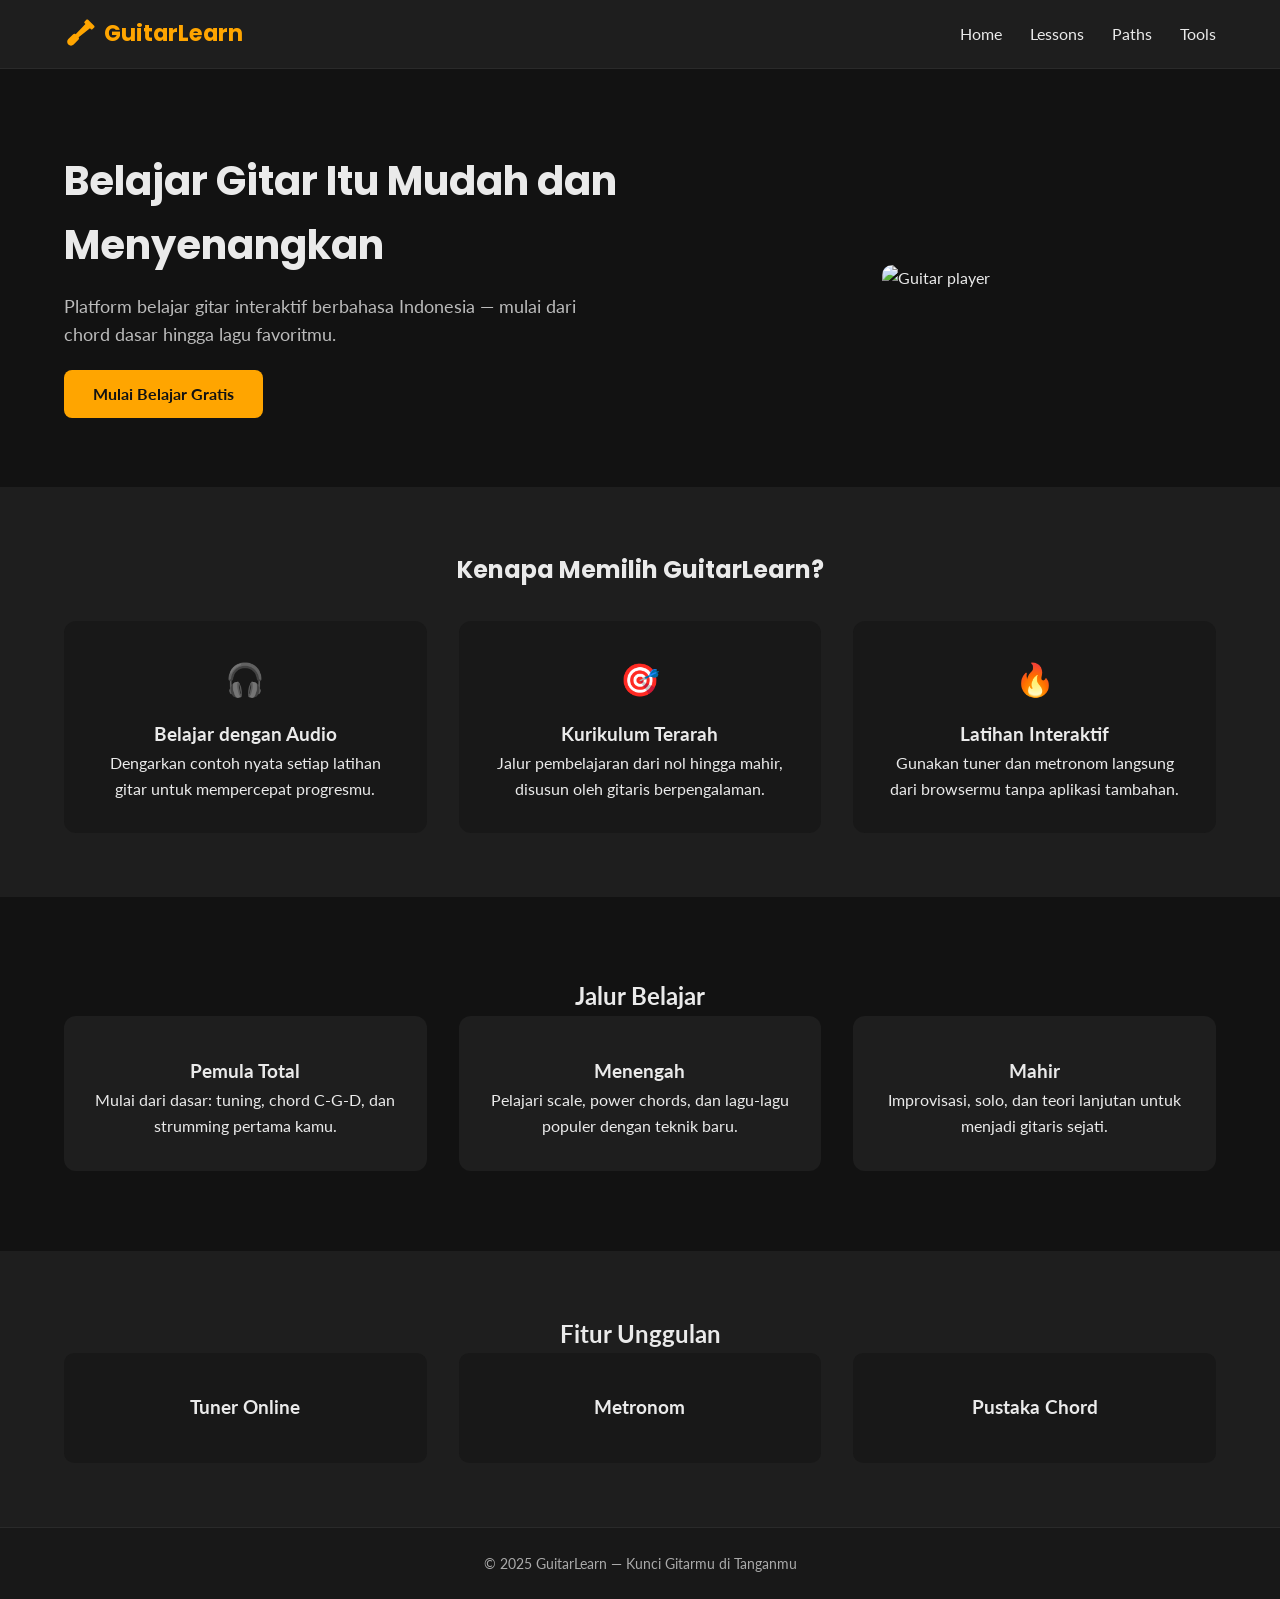
==== commit e36790af: "Update index.html" ====
--- a/index.html
+++ b/index.html
@@ -18,10 +18,10 @@
         <span>GuitarLearn</span>
       </div>
       <nav class="nav-links">
-        <a href="#">Home</a>
-        <a href="lessons.html">Lessons</a>
-        <a href="#">Paths</a>
-        <a href="#">Tools</a>
+        <a href="index.html">Home</a>
+        <a href="lesson.html">Lessons</a>
+        <a href="paths.html">Paths</a>
+        <a href="tools.html">Tools</a>
       </nav>
     </div>
   </header>
@@ -115,3 +115,7 @@
 </body>
 </html>
 
+
+
+
+
--- a/styles.css
+++ b/styles.css
@@ -57,6 +57,21 @@
   color: var(--accent);
 }
 
+.logo svg,
+.guitar-icon {
+  width: 32px;
+  height: 32px;
+  flex-shrink: 0;
+  animation: wave 2.5s ease-in-out infinite;
+  transform-origin: center;
+}
+
+/* Supaya logo tidak melar di layout fleksibel */
+.nav-inner {
+  flex-wrap: nowrap;
+  overflow: hidden;
+}
+
 .guitar-icon {
   width: 28px;
   height: 28px;
@@ -231,3 +246,4 @@
     display: none;
   }
 }
+
